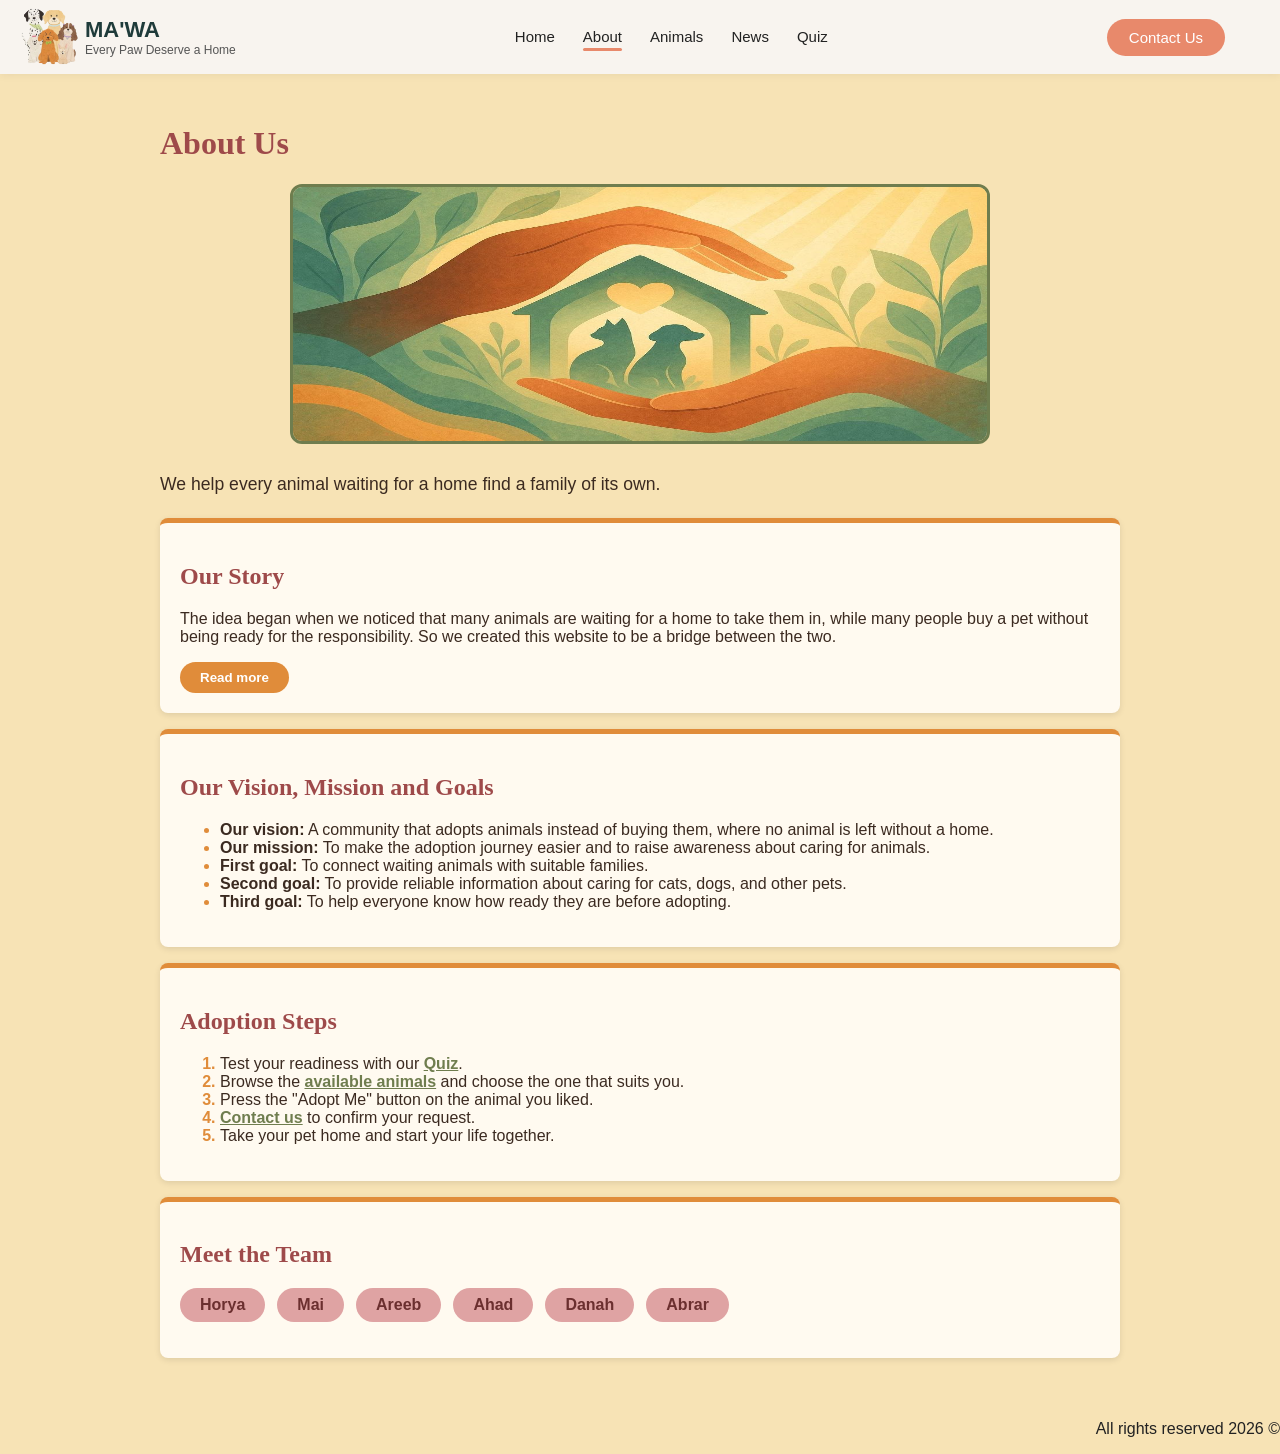
==== about.html @ 79474eee "Update about.html" ====
<!DOCTYPE html>
<html lang="en" dir="rtl">
<head>
    <meta charset="UTF-8">
    <meta name="viewport" content="width=device-width, initial-scale=1.0">
    <title>About -  من نحن</title>
    <link rel="stylesheet" href="style.css">
</head>
<body class="about-page">
<!-- هنا الشريط  العلوي لا تغيريه -->
   <header class="site-header" style="direction: ltr;">
    <div class="header-inner">

        <a href="index.html" class="brand">
            <img src="animals-image1.png" alt="شعار المشروع" class="logo-img">
            <div class="brand-text">
              <span class="brand-name">MA'WA</span>
                <span class="brand-tag">Every Paw Deserve a Home</span>
            </div>
        </a>

        <nav>
         <ul class="nav-links">
    <li><a href="index.html">Home</a></li>
    <li><a href="about.html" class="active">About</a></li>
    <li><a href="animals.html">Animals</a></li>
    <li><a href="news.html">News</a></li>
    <li><a href="quiz.html">Quiz</a></li>
</ul>
</ul>
        </nav>

        <a href="contact.html" class="header-btn">Contact Us</a>

    </div>
</header>
<!--  الي هنا -->

 <main>
        <h1>About Us</h1>

        <img src="about-pet.jpeg" alt="A happy pet waiting for adoption" style="display: block; float: none; width: 100%; max-width: 700px; height: 260px; margin: 0 auto 25px auto; border-radius: 12px; border: 3px solid #6f7d4e;">

        <p class="intro">
            We help every animal waiting for a home find a family of its own.
        </p>

        <div class="card">
            <h2>Our Story</h2>
            <p>
                The idea began when we noticed that many animals are waiting for a
                home to take them in, while many people buy a pet without being ready
                for the responsibility. So we created this website to be a bridge
                between the two.
            </p>
            <div id="more-story" class="hidden">
                <p>
                    Here you can meet the animals available for adoption, read care
                    tips, test your readiness before making the decision, and then
                    contact us to complete the adoption.
                </p>
                <p>
                    Our goal is for every adoption to be a thoughtful decision that
                    ends with a happy home for both the animal and its owner.
                </p>
            </div>
            <button id="toggle-story" type="button">Read more</button>
        </div>

        <div class="card">
            <h2>Our Vision, Mission and Goals</h2>
            <ul>
                <li><strong>Our vision:</strong> A community that adopts animals instead of buying them, where no animal is left without a home.</li>
                <li><strong>Our mission:</strong> To make the adoption journey easier and to raise awareness about caring for animals.</li>
                <li><strong>First goal:</strong> To connect waiting animals with suitable families.</li>
                <li><strong>Second goal:</strong> To provide reliable information about caring for cats, dogs, and other pets.</li>
                <li><strong>Third goal:</strong> To help everyone know how ready they are before adopting.</li>
            </ul>
        </div>

        <div class="card">
            <h2>Adoption Steps</h2>
            <ol>
                <li>Test your readiness with our <a href="quiz.html">Quiz</a>.</li>
                <li>Browse the <a href="animals.html">available animals</a> and choose the one that suits you.</li>
                <li>Press the "Adopt Me" button on the animal you liked.</li>
                <li><a href="contact.html">Contact us</a> to confirm your request.</li>
                <li>Take your pet home and start your life together.</li>
            </ol>
        </div>

        <div class="card">
            <h2>Meet the Team</h2>
            <ul class="team-list">
                <li>Horya</li>
                <li>Mai</li>
                <li>Areeb</li>
                <li>Ahad</li>
                <li>Danah</li>
                <li>Abrar</li>
            </ul>
        </div>
    </main>

    <footer>
        <p>&copy; 2026 All rights reserved</p>
    </footer>

<script>
    const btn = document.getElementById("toggle-story");
    const more = document.getElementById("more-story");

    btn.addEventListener("click", function () {
        if (more.classList.contains("hidden")) {
            more.classList.remove("hidden");
            btn.textContent = "Show less";
        } else {
            more.classList.add("hidden");
            btn.textContent = "Read more";
        }
    });
</script>


</body>
</html>
</script>
---- style.css ----
* {
    box-sizing: border-box;
}

   .home-page {
    background-image: url("home-image.jpg");
    background-size: cover;
    background-position: center;
    background-repeat: no-repeat;
    background-attachment: fixed;
}

/*بنات هنا تنسيق لون الصفحات كلها */
body {
    margin: 0;
    font-family: Tahoma, Arial, sans-serif;
    background: #f6f2ea;
    color: #222;
    min-height: 100vh;
    display: flex;
    flex-direction: column;
}

/* وهنا تنسيق الشريط العلوي لحد يغيره عشان يتوحد في كل الصفحات */
.site-header {
    background: #f8f4ef;
   padding: 12px 25px;
    box-shadow: 0 2px 8px rgba(0, 0, 0, 0.05);
}

.header-inner {
    max-width: 1200px;
    margin: 0;
    padding-top: 0;
    padding-bottom: 0;
    display: flex;
    align-items: center;
    justify-content: space-between;
    gap: 20px;
}

.brand {
    display: flex;
    align-items: center;
    gap: 10px;
    text-decoration: none;
    color: #1f3b3a;
}

.logo-img {
    width: 50px;
    height: 50px;
    object-fit: cover;
    transform: scale(1.3);
}

.brand-text {
    display: flex;
    flex-direction: column;
    line-height: 1.2;
}

.brand-name {
    font-size: 22px;
    font-weight: bold;
}

.brand-tag {
    font-size: 12px;
    color: #555;
}

.nav-links {
    display: flex;
    gap: 28px;
    list-style: none;
    margin: 0;
    padding: 0;
}

.nav-links a {
    text-decoration: none;
    color: #222;
    font-size: 15px;
     margin: 0;
    padding-bottom: 6px;
    position: relative;
}

/* الخط البرتقالي تحت الصفحة الحالية */
.nav-links a.active::after {
    content: "";
    position: absolute;
    bottom: 0;
    left: 0;
    right: 0;
    height: 3px;
    border-radius: 3px;
    background: #e8896b;
}

.nav-links a:hover {
    color: #e8896b;
}

.header-btn {
    background: #e8896b;
    color: #fff;
    text-decoration: none;
    padding: 10px 22px;
    border-radius: 25px;
    font-size: 15px;
    transition: 0.3s;
}

.header-btn:hover {
    background: #d6745a;
}

/* للجوال */
@media (max-width: 800px) {
    .header-inner {
        flex-direction: column;
    }
    .nav-links {
        flex-wrap: wrap;
        justify-content: center;
        gap: 15px;
    }
}
/* ===== المحتوى ===== */
main {
    flex: 1;
    max-width: 1000px;
    width: 100%;
    margin: 30px auto;
    padding: 0 20px;
}

main h1 {
    color: #5a3e1b;
}

.card {
    background: #fffaf0;
    border-radius: 8px;
    padding: 20px;
    margin-bottom: 16px;
    box-shadow: 0 2px 6px rgba(0, 0, 0, 0.1);
}

.grid {
    display: grid;
    grid-template-columns: repeat(auto-fit, minmax(220px, 1fr));
    gap: 16px;
}

/* ===== About page ===== */

.about-page {
  background: #f7e3b5;                 /* أصفر Vintage */
}

.about-page main {
  direction: ltr;
  text-align: left;
  font-family: Verdana, Tahoma, sans-serif;
  color: #3b2a20;
}

.about-page main h1,
.about-page main h2,
.about-page main h3 {
  font-family: Georgia, 'Times New Roman', serif;
}
.about-page h1 {
  color: #9e4a4a;                      /* أحمر Heather */
}

.intro {
  max-width: 700px;
  font-size: 1.1rem;
  line-height: 1.8;
}

.about-img {
  float: right;
  width: 170px;
  height: 260px;
  object-fit: cover;
  margin: -56px -230px 10px 20px;
  border-radius: 12px;
  border: 3px solid #6f7d4e;           /* إطار أخضر */
}

.about-page .card {
  background: #fffaf0;
  border-top: 5px solid #e08c3a;       /* خط برتقالي */
}

.about-page .card h2 {
  color: #9e4a4a;
}

.about-page .card li::marker {
  color: #e08c3a;                      /* نقاط وأرقام القوائم */
  font-weight: bold;
}

.about-page .card a {
  color: #6f7d4e;                      /* روابط خضراء */
  font-weight: 600;
}

/* زر Read more */
.hidden {
  display: none;
}

.about-page .card button {
  background: #e08c3a;
  color: #fff;
  border: none;
  padding: 8px 20px;
  border-radius: 20px;
  cursor: pointer;
  font-weight: 600;
}

.about-page .card button:hover {
  background: #9e4a4a;
}

/* أسماء الفريق */
.team-list {
  list-style: none;
  padding: 0;
  display: flex;
  flex-wrap: wrap;
  gap: 12px;
}

.team-list li {
  background: #dfa3a3;                 /* وردي Gum */
  color: #6b2f2f;
  padding: 8px 20px;
  border-radius: 20px;
  font-weight: 600;
}
/* ===== Contact page ===== */

.contact-page {
    background: #f7e3b5;
}

.contact-page main {
    direction: ltr;
    text-align: left;
    font-family: Verdana, Tahoma, sans-serif;
    color: #3b2a20;
}

.contact-page main h1,
.contact-page main h2 {
    font-family: Georgia, 'Times New Roman', serif;
}

.contact-page h1 {
    color: #9e4a4a;
}

.contact-page .card {
    background: #fffaf0;
    border-top: 5px solid #e08c3a;
}

.contact-page .card h2 {
    color: #9e4a4a;
}

.contact-page .card label {
    display: block;
    margin-top: 12px;
    margin-bottom: 4px;
    font-weight: bold;
}

.contact-page .card input,
.contact-page .card select,
.contact-page .card textarea {
    display: block;
    width: 100%;
    padding: 10px;
    border: 1px solid #d9b98a;
    border-radius: 8px;
    font-family: inherit;
    font-size: 15px;
    background: #fff;
}

.contact-page .card input:focus,
.contact-page .card select:focus,
.contact-page .card textarea:focus {
    outline: none;
    border-color: #e08c3a;
    box-shadow: 0 0 0 3px rgba(224, 140, 58, 0.25);
}

.contact-page .card button {
    margin-top: 16px;
    margin-right: 8px;
    padding: 8px 22px;
    border: 2px solid #e08c3a;
    border-radius: 20px;
    font-family: inherit;
    font-size: 15px;
    font-weight: 600;
    cursor: pointer;
}

.contact-page .card button[type="submit"] {
    background: #e08c3a;
    color: #fff;
}

.contact-page .card button[type="reset"] {
    background: transparent;
    color: #e08c3a;
}

.contact-page .card button:hover {
    background: #9e4a4a;
    border-color: #9e4a4a;
    color: #fff;
}

.contact-page .card span {
    display: block;
    font-size: 13px;
    margin-top: 4px;
}

.contact-page footer {
    text-align: center;
    padding: 16px;
    color: #3b2a20;
}
/*ذا خاص في هوم */
.hero {
    direction: ltr;
    display: flex;
    align-items: center;
    justify-content: flex-start;
    min-height: 400px;
    padding: 40px 60px;
}

.hero-text {
    max-width: 480px;
    text-align: left;
}

.hero-text h1 {
    font-size: 52px;
    line-height: 1.2;
    margin: 0 0 15px;
    color: #1f3b3a;
}

.hero-text p {
    font-size: 17px;
    line-height: 1.7;
    color: #444;
    margin: 0 0 25px;
}

.hero-btn {
    display: inline-block;
    background: #e8896b;
    color: #fff;
    text-decoration: none;
    padding: 12px 30px;
    border-radius: 25px;
    font-size: 16px;
    transition: 0.3s;
}

.hero-btn:hover {
    background: #d6745a;
}
/*االى هنا*/
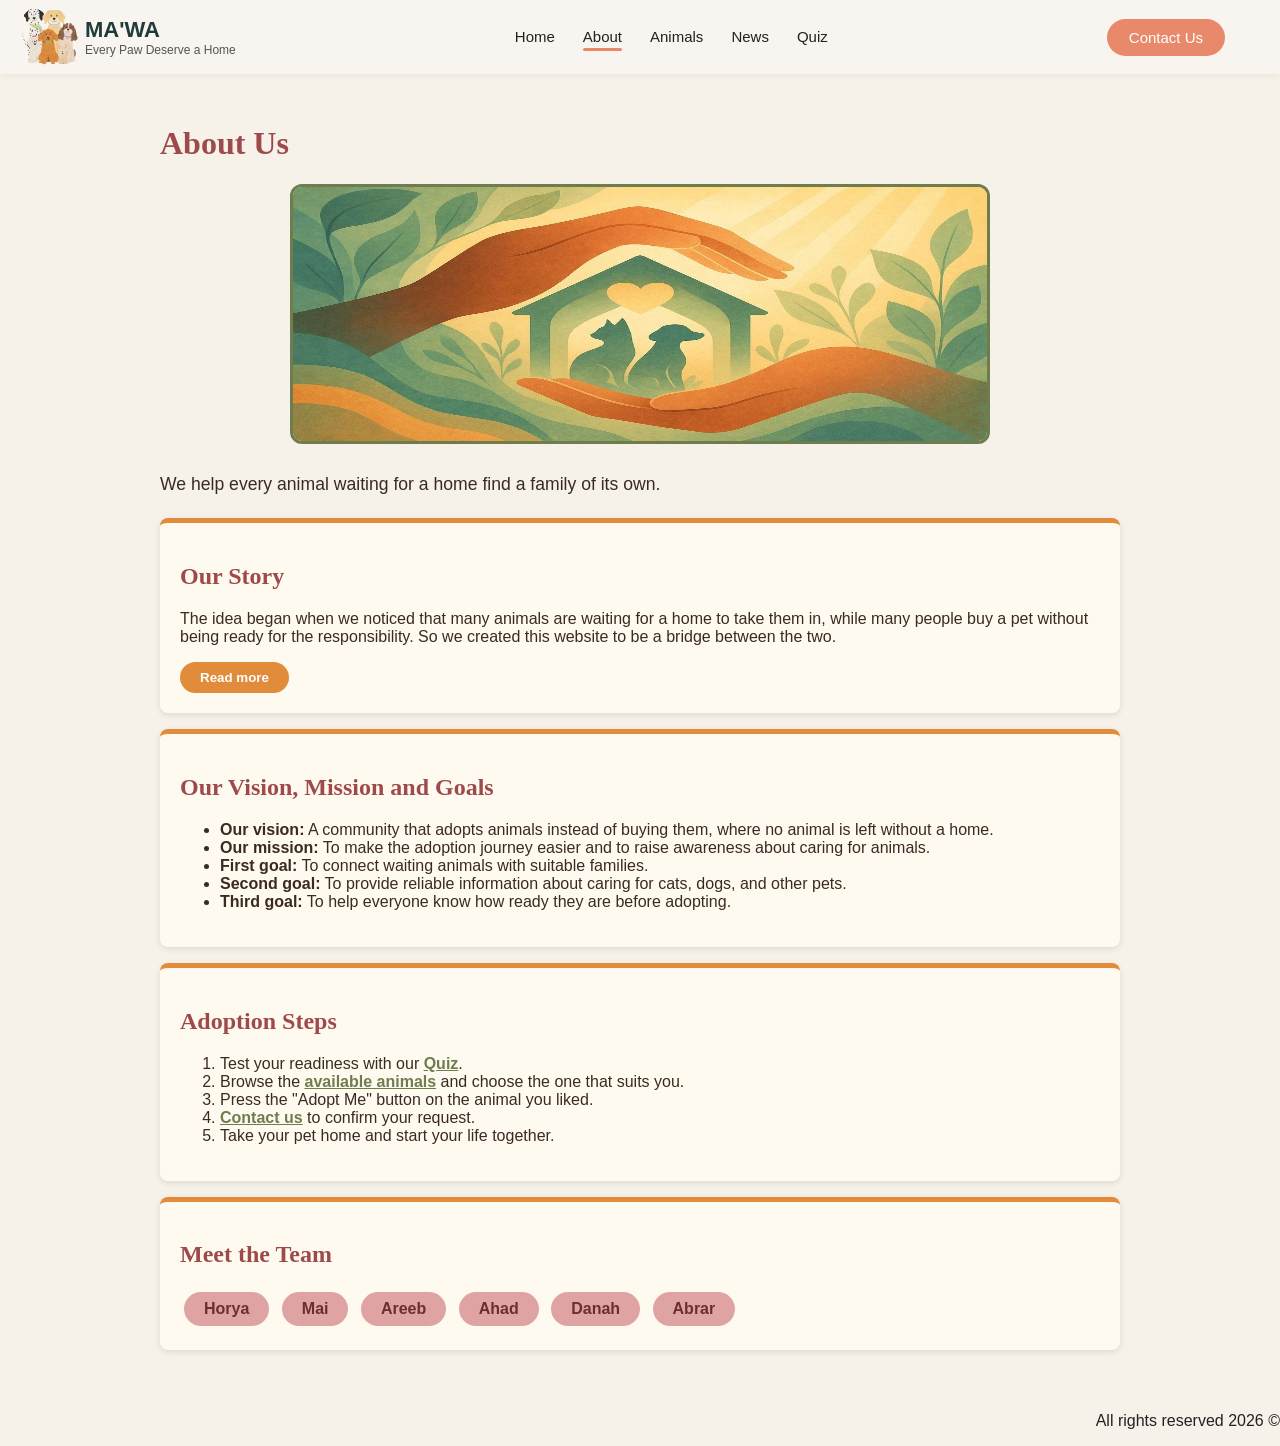
==== commit ed190f83: "Update about.html" ====
--- a/about.html
+++ b/about.html
@@ -26,7 +26,6 @@
     <li><a href="animals.html">Animals</a></li>
     <li><a href="news.html">News</a></li>
     <li><a href="quiz.html">Quiz</a></li>
-</ul>
 </ul>
         </nav>
 
--- a/style.css
+++ b/style.css
@@ -157,10 +157,6 @@
 
 /* ===== About page ===== */
 
-.about-page {
-  background: #f7e3b5;                 /* أصفر Vintage */
-}
-
 .about-page main {
   direction: ltr;
   text-align: left;
@@ -173,6 +169,7 @@
 .about-page main h3 {
   font-family: Georgia, 'Times New Roman', serif;
 }
+
 .about-page h1 {
   color: #9e4a4a;                      /* أحمر Heather */
 }
@@ -187,8 +184,7 @@
   float: right;
   width: 170px;
   height: 260px;
-  object-fit: cover;
-  margin: -56px -230px 10px 20px;
+  margin: 0 0 10px 20px;
   border-radius: 12px;
   border: 3px solid #6f7d4e;           /* إطار أخضر */
 }
@@ -196,20 +192,17 @@
 .about-page .card {
   background: #fffaf0;
   border-top: 5px solid #e08c3a;       /* خط برتقالي */
+  padding: 20px;
+  margin-bottom: 16px;
 }
 
 .about-page .card h2 {
   color: #9e4a4a;
 }
 
-.about-page .card li::marker {
-  color: #e08c3a;                      /* نقاط وأرقام القوائم */
-  font-weight: bold;
-}
-
 .about-page .card a {
   color: #6f7d4e;                      /* روابط خضراء */
-  font-weight: 600;
+  font-weight: bold;
 }
 
 /* زر Read more */
@@ -224,7 +217,7 @@
   padding: 8px 20px;
   border-radius: 20px;
   cursor: pointer;
-  font-weight: 600;
+  font-weight: bold;
 }
 
 .about-page .card button:hover {
@@ -234,19 +227,20 @@
 /* أسماء الفريق */
 .team-list {
   list-style: none;
+  margin: 0;
   padding: 0;
-  display: flex;
-  flex-wrap: wrap;
-  gap: 12px;
 }
 
 .team-list li {
+  display: inline-block;
+  margin: 4px;
   background: #dfa3a3;                 /* وردي Gum */
   color: #6b2f2f;
   padding: 8px 20px;
   border-radius: 20px;
-  font-weight: 600;
-}
+  font-weight: bold;
+}
+/* ===== End About page ===== */
 /* ===== Contact page ===== */
 
 .contact-page {
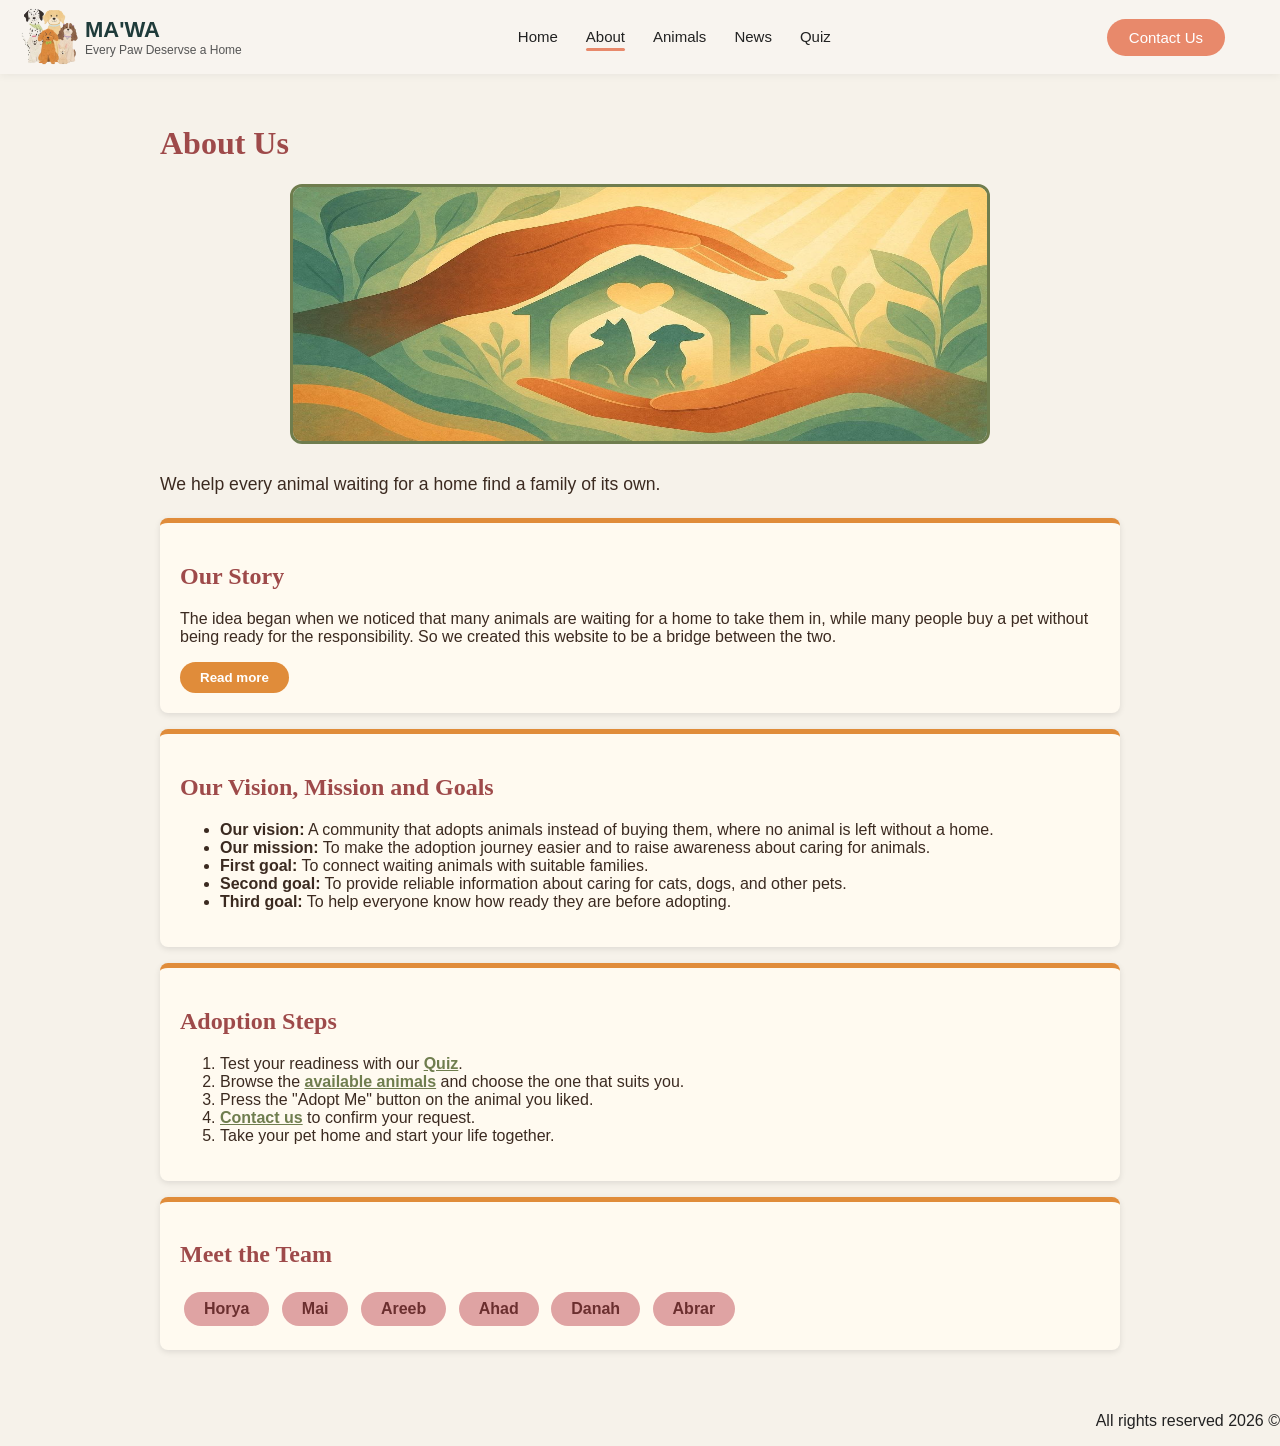
==== commit 226551eb: "Update about.html" ====
--- a/about.html
+++ b/about.html
@@ -15,7 +15,7 @@
             <img src="animals-image1.png" alt="شعار المشروع" class="logo-img">
             <div class="brand-text">
               <span class="brand-name">MA'WA</span>
-                <span class="brand-tag">Every Paw Deserve a Home</span>
+                <span class="brand-tag">Every Paw Deservse a Home</span>
             </div>
         </a>
 
--- a/style.css
+++ b/style.css
@@ -3,7 +3,7 @@
 }
 
    .home-page {
-    background-image: url("home-image.jpg");
+    background-image: url("A-image3.png");
     background-size: cover;
     background-position: center;
     background-repeat: no-repeat;
@@ -341,45 +341,41 @@
 }
 /*ذا خاص في هوم */
 .hero {
+    background-image: url("A-imag4.png");
+    background-size: cover;
+    background-position: center;
+    background-repeat: no-repeat;
+
+   width: 100%;
+    min-height: 600px;
+    display: flex;
+    align-items: center;
+    justify-content: flex-end;   
+    padding: 40px 6%;
+}
+
+.hero-text {
+    max-width: 560px;
+    text-align: left;           
+}
+
+.hero-text h1 {
+    font-family: "Poppins", sans-serif;
+    font-weight: 700;
+    font-size: clamp(2.4rem, 7vw, 5rem);
+    line-height: 1.1;
+    color: #2B1B14;
+    margin-bottom: 16px;
     direction: ltr;
-    display: flex;
-    align-items: center;
-    justify-content: flex-start;
-    min-height: 400px;
-    padding: 40px 60px;
-}
-
-.hero-text {
-    max-width: 480px;
-    text-align: left;
-}
-
-.hero-text h1 {
-    font-size: 52px;
-    line-height: 1.2;
-    margin: 0 0 15px;
-    color: #1f3b3a;
-}
-
-.hero-text p {
-    font-size: 17px;
-    line-height: 1.7;
-    color: #444;
-    margin: 0 0 25px;
-}
-
-.hero-btn {
-    display: inline-block;
-    background: #e8896b;
-    color: #fff;
-    text-decoration: none;
-    padding: 12px 30px;
-    border-radius: 25px;
-    font-size: 16px;
-    transition: 0.3s;
-}
-
-.hero-btn:hover {
-    background: #d6745a;
+    text-align: left;  
+    
+}
+.smal{
+   color:#B77965;
+    font-family: "Poppins";
+    font-weight: 500;
+    font-size: 13px;
+    line-height: 1.1;
+    text-align: left; 
 }
 /*االى هنا*/
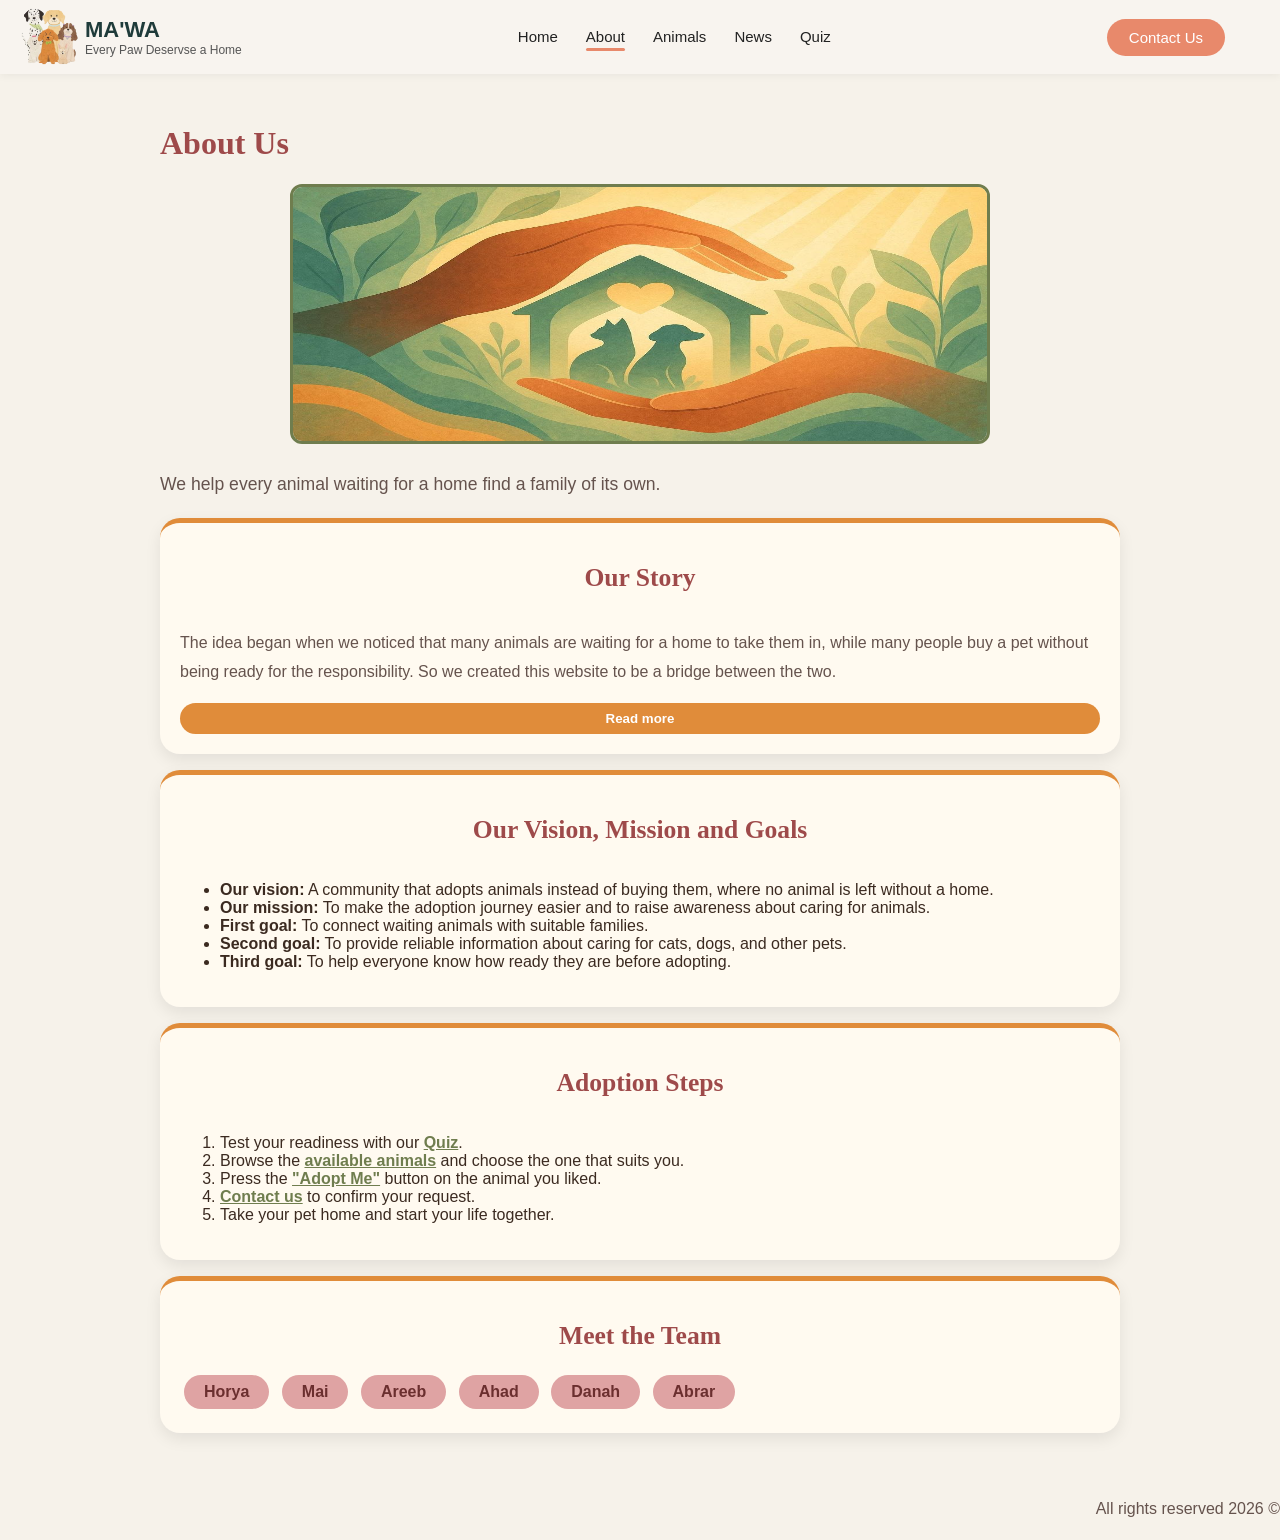
==== commit 9abeab4a: "Update about.html" ====
--- a/about.html
+++ b/about.html
@@ -82,7 +82,7 @@
             <ol>
                 <li>Test your readiness with our <a href="quiz.html">Quiz</a>.</li>
                 <li>Browse the <a href="animals.html">available animals</a> and choose the one that suits you.</li>
-                <li>Press the "Adopt Me" button on the animal you liked.</li>
+               <li>Press the <a href="animals.html" class="adopt-link">"Adopt Me"</a> button on the animal you liked.</li>
                 <li><a href="contact.html">Contact us</a> to confirm your request.</li>
                 <li>Take your pet home and start your life together.</li>
             </ol>
--- a/style.css
+++ b/style.css
@@ -378,4 +378,131 @@
     line-height: 1.1;
     text-align: left; 
 }
+.welcome, .features, .cta {
+    padding: 60px 8%;
+    text-align: center;
+    font-family: 'Poppins', sans-serif;
+}
+
+.welcome, .card {
+    background: #F8F3EF;
+}
+
+h2 { color: #432D29; font-size: 32px; }
+p { color: #65534D; line-height: 1.8; }
+
+/* 1. تنسيق عنوان Animals في المنتصف وبحجم كبير */
+/* 1. تنسيق العنوان الرئيسي في المنتصف */
+.animals-title {
+    text-align: center;
+    font-size: 2.5rem;
+    font-weight: bold;
+    color: #5c3a21;
+    margin-bottom: 10px;
+}
+
+/* 1. تنسيق العنوان الرئيسي في المنتصف */
+.animals-title {
+    text-align: center;
+    font-size: 2.5rem;
+    font-weight: bold;
+    color: #5c3a21;
+    margin-bottom: 10px;
+}
+
+/* 2. تنسيق جملة الوصف لتكون في المنتصف وتحت العنوان */
+.animals-subtitle {
+    text-align: center;
+    font-size: 1.1rem;
+    color: #8c6d53;
+    margin: 0 0 35px 0;
+}
+
+/* 3. توسيع الحاوية بالكامل لتأخذ مساحة عريضة ومريحة في الشاشة */
+.container {
+    display: grid;
+    grid-template-columns: repeat(2, 1fr); /* صورتين في الصف */
+    gap: 40px;                             /* مسافة واسعة وجميلة بين المربعات */
+    max-width: 1200px;                     /* زيادة العرض ليكون عريضاً وواسعاً جداً */
+    margin: 0 auto;
+    padding: 0 30px;
+}
+
+/* 4. تنسيق البطاقة مع جعلها تأخذ عرضاً أفقياً واسعاً */
+.card {
+    background-color: #fcf8f2;
+    border-radius: 20px;
+    overflow: hidden;
+    text-decoration: none;
+    box-shadow: 0 6px 16px rgba(0, 0, 0, 0.08);
+    display: flex;
+    flex-direction: column;
+    transition: background-color 0.3s ease;
+}
+
+/* 5. تخصيص لون كل بطاقة حسب الحيوان عند تمرير الماوس (:hover) */
+
+/* العصفور -> أزرق فاتح */
+.card[href="bird-info.html"]:hover {
+    background-color: #e3f2fd;
+}
+
+/* الكلب -> بني فاتح */
+.card[href="dog-info.html"]:hover {
+    background-color: #efebe9;
+}
+
+/* القطة -> بيج دافئ */
+.card[href="cat-info.html"]:hover {
+    background-color: #f5f0eb;
+}
+
+/* البطة -> أصفر فاتح */
+.card[href="duck-info.html"]:hover {
+    background-color: #fffde7;
+}
+
+/* 6. جعل الصورة عريضة وواضحة جداً وتملأ المربع بأفقية تامة */
+.card img {
+    width: 100%;
+    height: 300px;                         /* طول متناسق وجميل */
+    object-fit: cover;                     /* تغطية كاملة ومثالية دون أي تشويه أو ضيق */
+    display: block;
+}
+
+/* 7. تنسيق اسم الحيوان داخل الكارد */
+.card h2 {
+    text-align: center;
+    font-size: 1.6rem;
+    color: #5c3a21;
+    padding: 20px 0;
+    margin: 0;
+}
+.card h3 { color: #754D43; }
+
+.cta {
+    background: #754D43;
+}
+
+.cta h2, .cta p { color: white; }
+
+.cta a {
+    display: block;
+    background: #E7B7A4;
+    color: #432D29;
+    padding: 12px 25px;
+    border-radius: 25px;
+    text-decoration: none;
+}
+
+.card:hover {
+    transform: translateY(-5px);
+    transition: 0.3s;
+}
+
+@media (max-width: 700px) {
+    .cards { grid-template-columns: 1fr; }
+    h2 { font-size: 26px; }
+}
 /*االى هنا*/
+
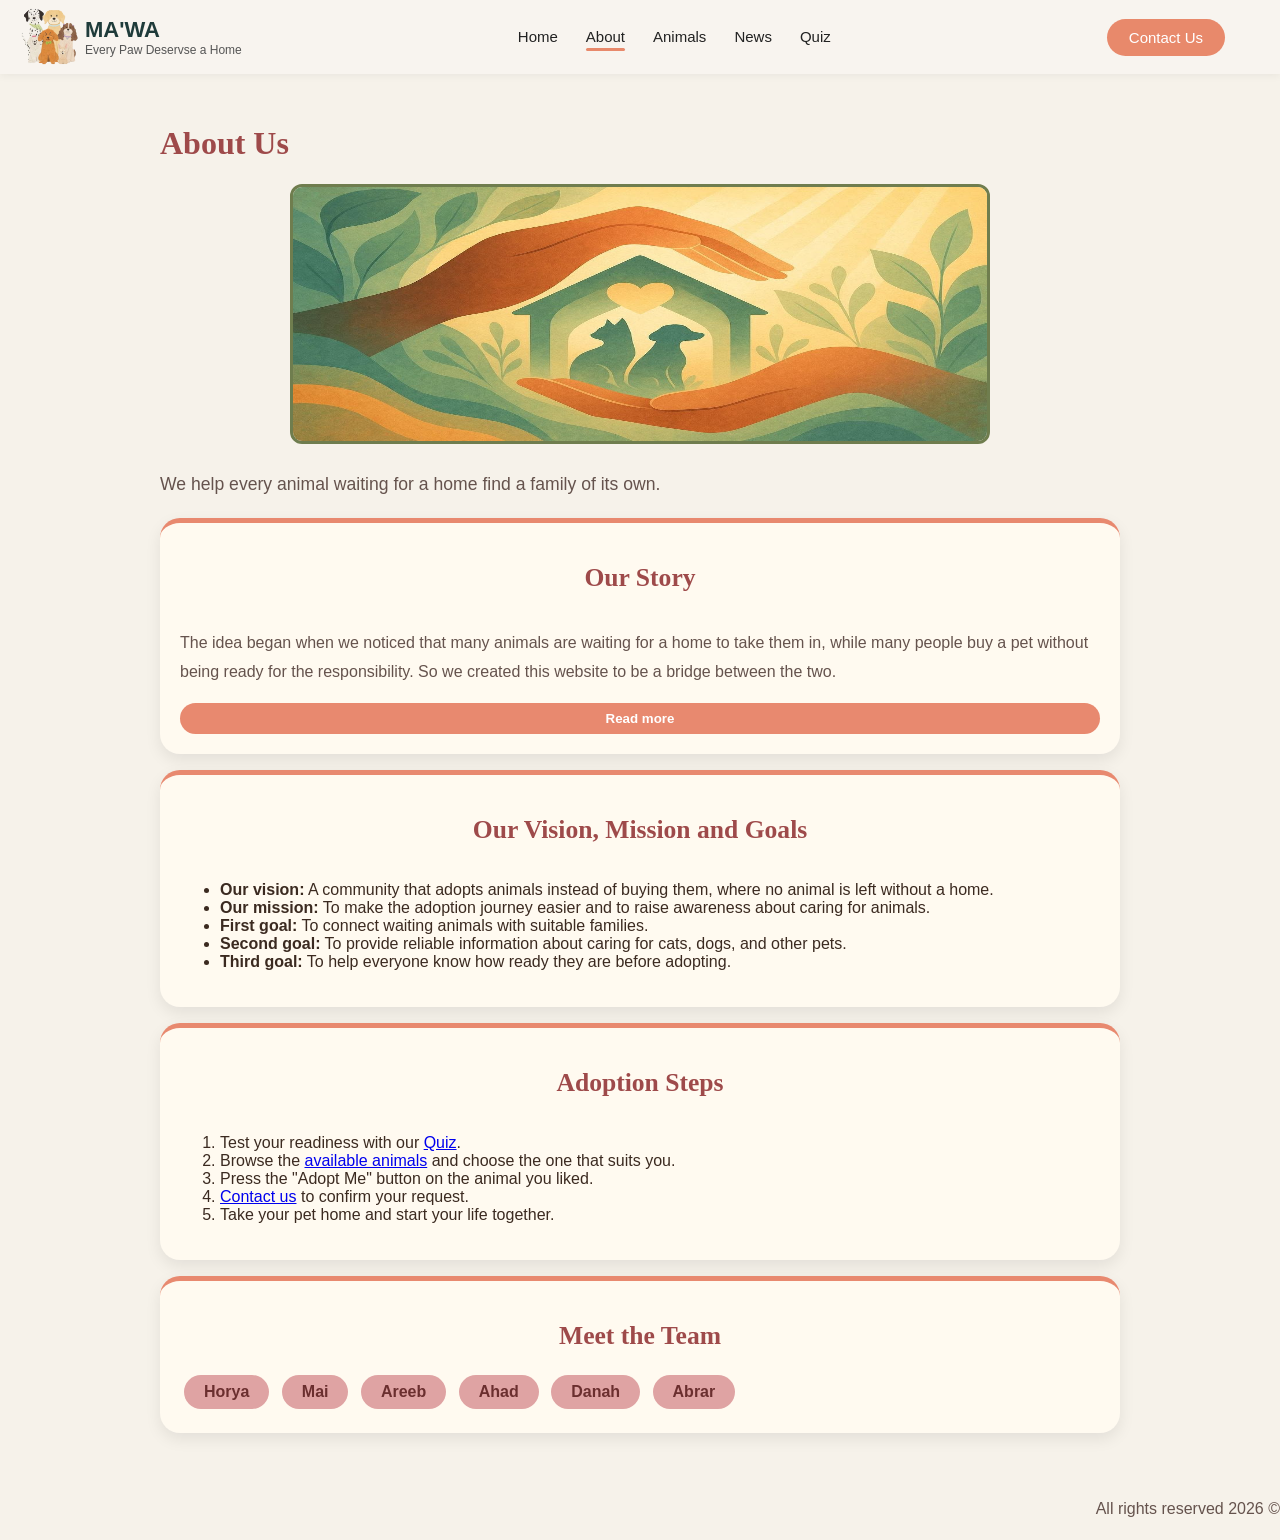
==== commit 0ee43396: "Update about.html" ====
--- a/about.html
+++ b/about.html
@@ -82,7 +82,7 @@
             <ol>
                 <li>Test your readiness with our <a href="quiz.html">Quiz</a>.</li>
                 <li>Browse the <a href="animals.html">available animals</a> and choose the one that suits you.</li>
-               <li>Press the <a href="animals.html" class="adopt-link">"Adopt Me"</a> button on the animal you liked.</li>
+               <li>Press the "Adopt Me" button on the animal you liked.</li>
                 <li><a href="contact.html">Contact us</a> to confirm your request.</li>
                 <li>Take your pet home and start your life together.</li>
             </ol>
--- a/style.css
+++ b/style.css
@@ -200,19 +200,16 @@
   color: #9e4a4a;
 }
 
-.about-page .card a {
-  color: #6f7d4e;                      /* روابط خضراء */
-  font-weight: bold;
-}
-
-/* زر Read more */
+.about-page .card {
+  background: #fffaf0;            /* لون خلفية البطاقة */
+  border-top: 5px solid #E8896F;  /* الإطار البرتقالي فوق البطاقة */
+}
 .hidden {
   display: none;
 }
-
 .about-page .card button {
-  background: #e08c3a;
-  color: #fff;
+  background: #E8896F;            /* لون زر Read more */
+  color: #fff;                    /* لون نص الزر */
   border: none;
   padding: 8px 20px;
   border-radius: 20px;
@@ -221,7 +218,7 @@
 }
 
 .about-page .card button:hover {
-  background: #9e4a4a;
+  background: #9e4a4a;            /* لون الزر عند المرور بالماوس */
 }
 
 /* أسماء الفريق */
@@ -239,6 +236,9 @@
   padding: 8px 20px;
   border-radius: 20px;
   font-weight: bold;
+}
+.about-page .card .hidden {
+  display: none !important;
 }
 /* ===== End About page ===== */
 /* ===== Contact page ===== */
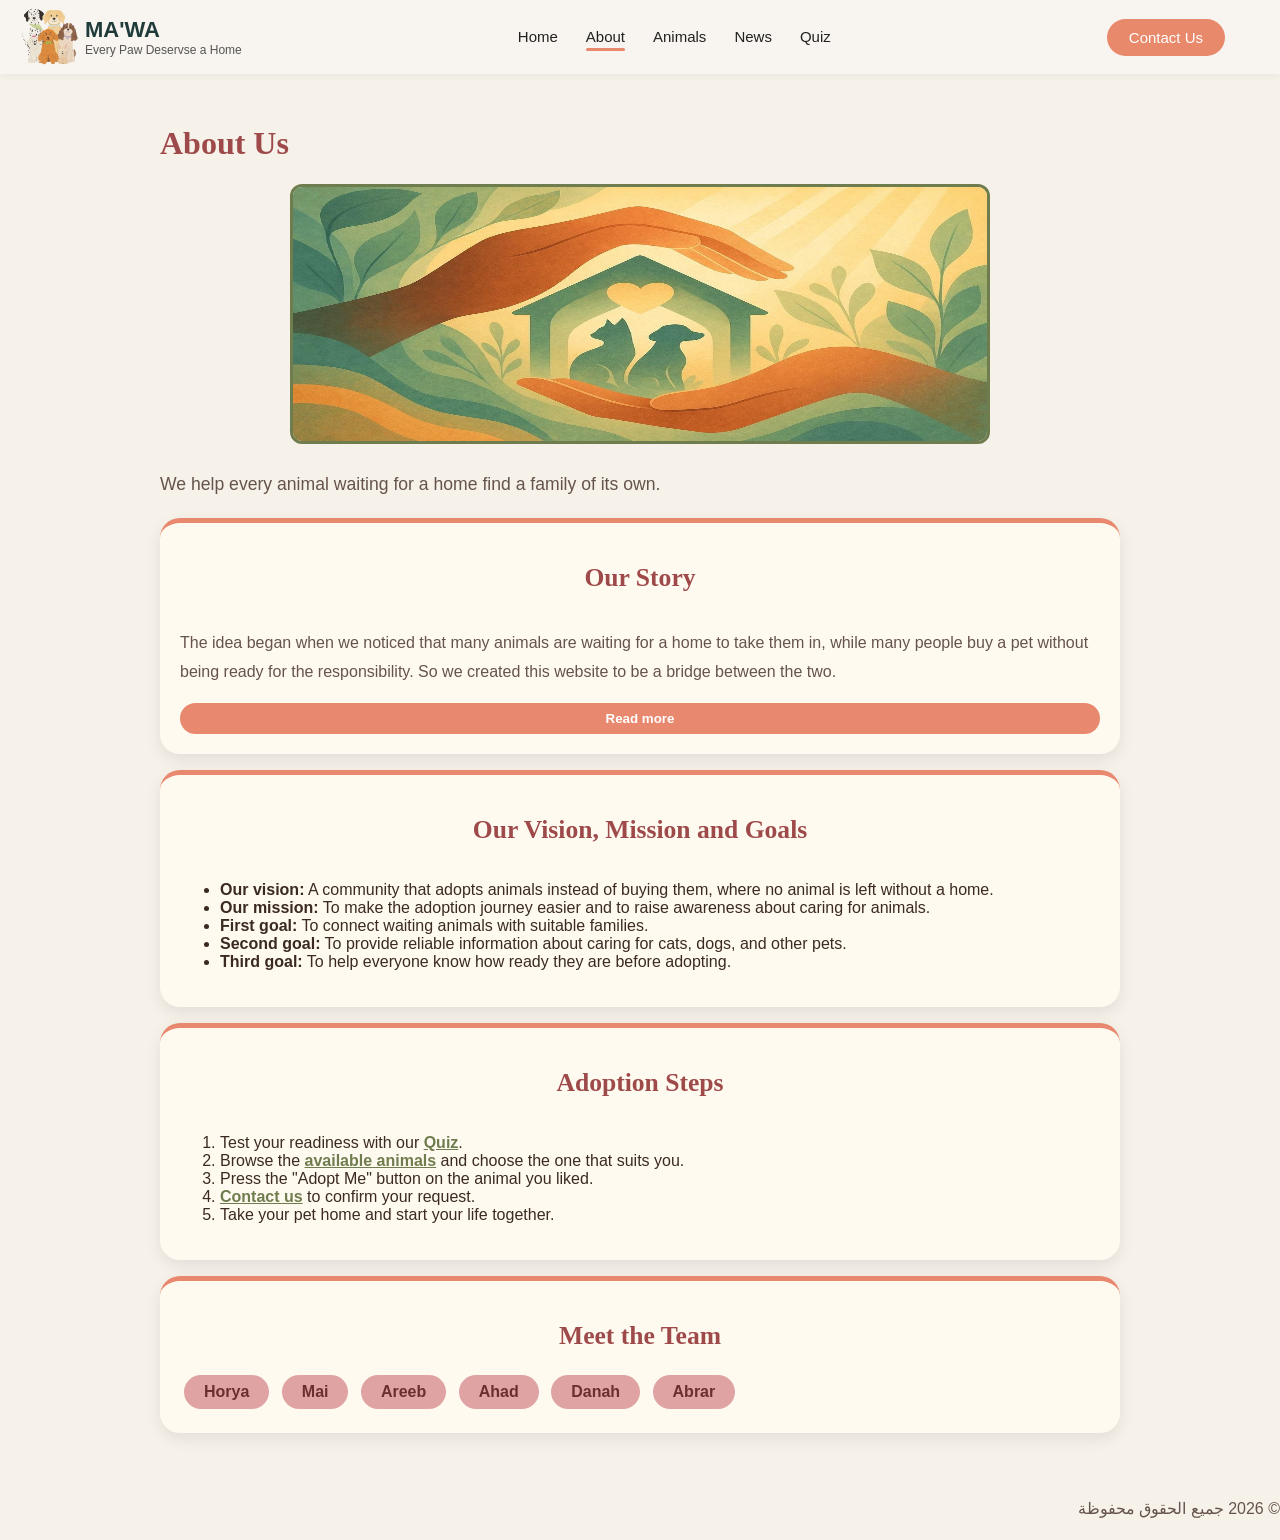
==== commit f165f530: "Update about.html" ====
--- a/about.html
+++ b/about.html
@@ -102,7 +102,7 @@
     </main>
 
     <footer>
-        <p>&copy; 2026 All rights reserved</p>
+        <p>&copy; 2026 جميع الحقوق محفوظة</p>
     </footer>
 
 <script>
--- a/style.css
+++ b/style.css
@@ -172,6 +172,18 @@
 
 .about-page h1 {
   color: #9e4a4a;                      /* أحمر Heather */
+}
+.about-page .card a {
+  color: #6f7d4e;                /* أخضر للروابط */
+  font-weight: bold;
+}
+
+.about-page .card a:visited {
+  color: #6f7d4e;                /* يخلي الرابط المزار أخضر بعد ما تزوره */
+}
+
+.about-page .card a:hover {
+  color: #9e4a4a;                /* لون الرابط عند المرور بالماوس */
 }
 
 .intro {
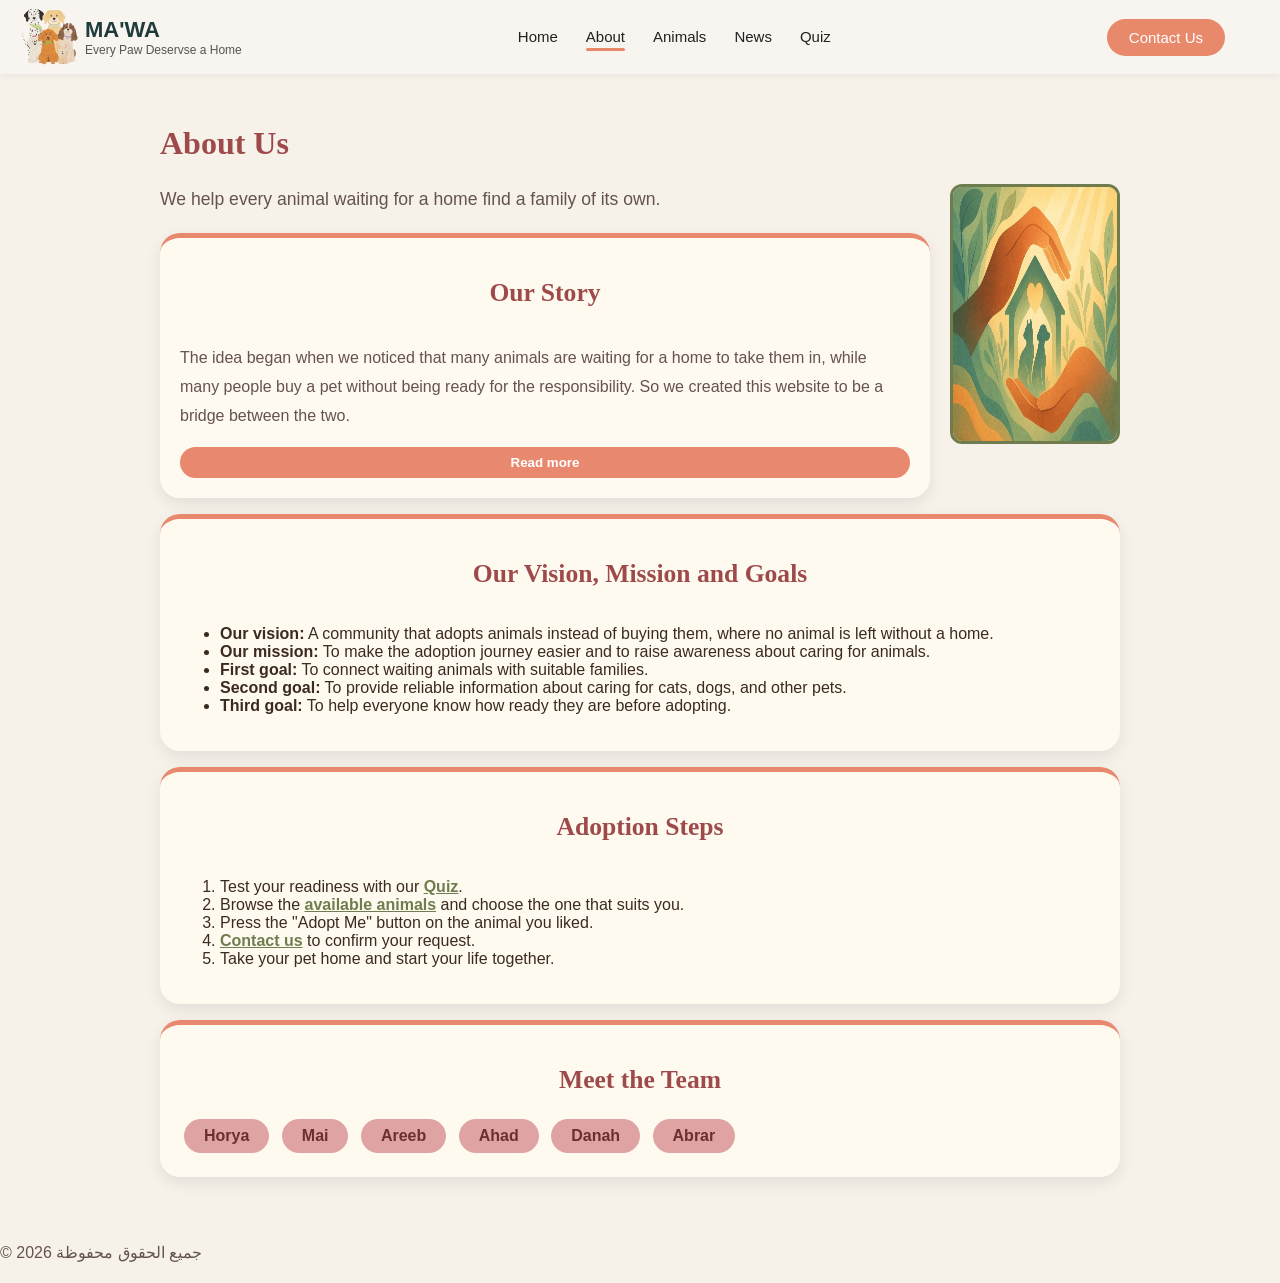
==== commit a8430899: "Update about.html" ====
--- a/about.html
+++ b/about.html
@@ -1,9 +1,9 @@
 <!DOCTYPE html>
-<html lang="en" dir="rtl">
+<html lang="en" dir="ltr"
 <head>
     <meta charset="UTF-8">
     <meta name="viewport" content="width=device-width, initial-scale=1.0">
-    <title>About -  من نحن</title>
+    <title>About - MA'WA</title>
     <link rel="stylesheet" href="style.css">
 </head>
 <body class="about-page">
@@ -38,7 +38,7 @@
  <main>
         <h1>About Us</h1>
 
-        <img src="about-pet.jpeg" alt="A happy pet waiting for adoption" style="display: block; float: none; width: 100%; max-width: 700px; height: 260px; margin: 0 auto 25px auto; border-radius: 12px; border: 3px solid #6f7d4e;">
+        <img src="about-pet.jpeg" alt="A happy pet waiting for adoption" class="about-img">
 
         <p class="intro">
             We help every animal waiting for a home find a family of its own.
@@ -123,4 +123,3 @@
 
 </body>
 </html>
-</script>
--- a/style.css
+++ b/style.css
@@ -256,7 +256,7 @@
 /* ===== Contact page ===== */
 
 .contact-page {
-    background: #f7e3b5;
+    background: #f6f2ea;
 }
 
 .contact-page main {
@@ -351,45 +351,63 @@
     padding: 16px;
     color: #3b2a20;
 }
-/*ذا خاص في هوم */
-.hero {
-    background-image: url("A-imag4.png");
-    background-size: cover;
-    background-position: center;
-    background-repeat: no-repeat;
-
-   width: 100%;
-    min-height: 600px;
-    display: flex;
-    align-items: center;
-    justify-content: flex-end;   
-    padding: 40px 6%;
-}
-
-.hero-text {
-    max-width: 560px;
-    text-align: left;           
-}
-
-.hero-text h1 {
-    font-family: "Poppins", sans-serif;
-    font-weight: 700;
-    font-size: clamp(2.4rem, 7vw, 5rem);
-    line-height: 1.1;
-    color: #2B1B14;
-    margin-bottom: 16px;
-    direction: ltr;
-    text-align: left;  
-    
-}
-.smal{
-   color:#B77965;
-    font-family: "Poppins";
-    font-weight: 500;
-    font-size: 13px;
-    line-height: 1.1;
-    text-align: left; 
-}
+
+.contact-page table {
+    width: 100%;
+    border-collapse: collapse;
+    margin-top: 10px;
+}
+
+.contact-page th,
+.contact-page td {
+    border: 1px solid #e0a96d;
+    padding: 12px 15px;
+    text-align: left;
+}
+
+.contact-page th {
+    background-color: #fdf0dc;
+    width: 30%;
+}
+/*ذا خاص في هوم----------------------------------------------------------------------- */
+
+
+/* الهيرو */
+.home-page .hero { background: #fff7ee; overflow: hidden; }
+
+.home-page .hero-text h1 { font-size: clamp(2.4rem, 6vw, 4.5rem); line-height: 1.1; color: #2a1a14; margin-bottom: 20px; }
+.home-page .hero-text p { font-size: 1.1rem; margin-bottom: 14px; color: #5a4a42; }
+.home-page .hero-inner { padding: 40px 0 0 max(28px, calc((100vw - 1400px) / 2)); display: grid; grid-template-columns: 1fr 1.3fr; gap: 40px; }
+
+
+.home-page .hero-text { align-self: center; padding-bottom: 40px; }
+
+.home-page .hero-visual { align-self: end; display: flex; justify-content: flex-end; }
+.home-page .hero-img { display: block; width: 100%; max-width: 800px; height: auto; mix-blend-mode: multiply; }
+
+/* Welcome + Features */
+.home-page .welcome, .home-page .features { text-align: center; padding: 50px 24px; }
+.home-page .welcome h2, .home-page .features h2 { font-size: clamp(1.8rem, 4vw, 2.4rem); color: #2a1a14; margin-bottom: 16px; }
+.home-page .cards { max-width: 1000px; margin: 30px auto 0; display: grid; grid-template-columns: repeat(auto-fit, minmax(240px, 1fr)); gap: 24px; }
+.home-page .card { background: #fffaf4; border-radius: 24px; padding: 30px 20px; box-shadow: 0 6px 18px rgba(0,0,0,.06); }
+.home-page .card img { width: 90px; height: 90px; object-fit: contain; margin: 0 auto 16px; }
+
+/* CTA */
+.home-page .cta { text-align: center; padding: 60px 24px; background: #e8896b; color: #fff; }
+.home-page .cta a { display: inline-block; margin-top: 20px; background: #fff; color: #d6735a; padding: 12px 30px; border-radius: 999px; font-weight: bold; text-decoration: none; }
+
+/* الجوال والتابلت */
+@media (max-width: 800px) {
+  
+  .home-page .hero-img { max-width: 420px; }
+  .home-page .card img { width: 76px; height: 76px; }
+ .home-page .hero-inner { grid-template-columns: 1fr; text-align: center; padding: 40px 20px 0; }
+.home-page .hero-visual { justify-content: center; }
+}
+/*االى هنا--------------------------------------------------------------------------------------------------------------------------*/
+/* ==========================================
+   Global Base Styles & Typography (التنسيقات العامة والخطوط)
+   ========================================== */
 .welcome, .features, .cta {
     padding: 60px 8%;
     text-align: center;
@@ -403,7 +421,9 @@
 h2 { color: #432D29; font-size: 32px; }
 p { color: #65534D; line-height: 1.8; }
 
-/* 1. تنسيق عنوان Animals في المنتصف وبحجم كبير */
+/*--------------------------------------------
+start Animal style*/
+
 /* 1. تنسيق العنوان الرئيسي في المنتصف */
 .animals-title {
     text-align: center;
@@ -413,15 +433,6 @@
     margin-bottom: 10px;
 }
 
-/* 1. تنسيق العنوان الرئيسي في المنتصف */
-.animals-title {
-    text-align: center;
-    font-size: 2.5rem;
-    font-weight: bold;
-    color: #5c3a21;
-    margin-bottom: 10px;
-}
-
 /* 2. تنسيق جملة الوصف لتكون في المنتصف وتحت العنوان */
 .animals-subtitle {
     text-align: center;
@@ -430,17 +441,19 @@
     margin: 0 0 35px 0;
 }
 
-/* 3. توسيع الحاوية بالكامل لتأخذ مساحة عريضة ومريحة في الشاشة */
+/* 3. حاوية البطاقات موزعة لتعرض صورتين بجانب بعضهما بشكل عريض ومريح */
 .container {
     display: grid;
-    grid-template-columns: repeat(2, 1fr); /* صورتين في الصف */
+    grid-template-columns: repeat(2, 1fr); /* صورتين في كل صف */
     gap: 40px;                             /* مسافة واسعة وجميلة بين المربعات */
-    max-width: 1200px;                     /* زيادة العرض ليكون عريضاً وواسعاً جداً */
-    margin: 0 auto;
+    width: 100%;                           /* عرض كامل */
+    max-width: 1200px;                     /* حد أقصى مريح للعين */
+    margin: 0 auto;                        /* توسيط الحاوية في منتصف الشاشة */
     padding: 0 30px;
-}
-
-/* 4. تنسيق البطاقة مع جعلها تأخذ عرضاً أفقياً واسعاً */
+    box-sizing: border-box;
+}
+
+/* 4. تنسيق البطاقة */
 .card {
     background-color: #fcf8f2;
     border-radius: 20px;
@@ -452,7 +465,7 @@
     transition: background-color 0.3s ease;
 }
 
-/* 5. تخصيص لون كل بطاقة حسب الحيوان عند تمرير الماوس (:hover) */
+/* 5. تخصيص لون كل بطاقة حسب الحيوان عند تمرير الماوس باستخدام الـ href القديم */
 
 /* العصفور -> أزرق فاتح */
 .card[href="bird-info.html"]:hover {
@@ -474,11 +487,11 @@
     background-color: #fffde7;
 }
 
-/* 6. جعل الصورة عريضة وواضحة جداً وتملأ المربع بأفقية تامة */
+/* 6. تنسيق الصورة داخل البطاقة */
 .card img {
     width: 100%;
     height: 300px;                         /* طول متناسق وجميل */
-    object-fit: cover;                     /* تغطية كاملة ومثالية دون أي تشويه أو ضيق */
+    object-fit: cover;                     /* تغطية كاملة ومثالية دون أي تشويه */
     display: block;
 }
 
@@ -516,5 +529,170 @@
     .cards { grid-template-columns: 1fr; }
     h2 { font-size: 26px; }
 }
-/*االى هنا*/
-
+/* -------------------- End of Animal bage---------------*/
+
+/* ===== Quiz page (all rules scoped to .quiz-page) ===== */
+
+.quiz-page main {
+    direction: ltr;
+    text-align: left;
+    font-family: Verdana, Tahoma, sans-serif;
+    color: #3b2a20;
+}
+
+.quiz-page main h1 {
+    font-family: Georgia, 'Times New Roman', serif;
+    color: #9e4a4a;
+}
+
+/* cancel the animals-page card effects on the quiz card */
+.quiz-page .card {
+    display: block;
+    overflow: visible;
+    background: #fffaf0;
+    border-top: 5px solid #e08c3a;
+    border-radius: 12px;
+    padding: 24px;
+}
+
+.quiz-page .card:hover {
+    transform: none;
+}
+
+.quiz-intro {
+    margin-bottom: 20px;
+    line-height: 1.7;
+}
+
+.progress {
+    width: 100%;
+    height: 12px;
+    background: #eadfd2;
+    border-radius: 10px;
+    overflow: hidden;
+}
+
+#progress-bar {
+    width: 0;
+    height: 100%;
+    background: #e8896b;
+    border-radius: 10px;
+    transition: width 0.4s ease;
+}
+
+.progress-text {
+    margin: 8px 0 20px;
+    font-size: 14px;
+}
+
+.question {
+    border: 1px solid #d9b98a;
+    border-radius: 12px;
+    padding: 16px 20px;
+    margin-bottom: 18px;
+    background: #fff;
+}
+
+.question legend {
+    font-weight: bold;
+    padding: 0 8px;
+    color: #9e4a4a;
+}
+
+.question label {
+    display: block;
+    padding: 8px 10px;
+    margin-top: 6px;
+    border-radius: 8px;
+    cursor: pointer;
+    transition: background 0.2s;
+}
+
+.question label:hover {
+    background: #f7e3b5;
+}
+
+.question input[type="radio"] {
+    margin-right: 10px;
+    accent-color: #e8896b;
+}
+
+.quiz-buttons {
+    display: flex;
+    gap: 12px;
+    flex-wrap: wrap;
+    margin-top: 10px;
+}
+
+.quiz-btn {
+    display: inline-block;
+    background: #e8896b;
+    color: #fff;
+    border: none;
+    padding: 12px 26px;
+    border-radius: 25px;
+    font-size: 15px;
+    font-family: inherit;
+    cursor: pointer;
+    text-decoration: none;
+    transition: 0.3s;
+}
+
+.quiz-btn:hover {
+    background: #d6745a;
+}
+
+.quiz-btn-secondary {
+    background: #9e4a4a;
+}
+
+.quiz-btn-secondary:hover {
+    background: #7d3a3a;
+}
+
+/* Result popup */
+.result-overlay {
+    display: none;
+    position: fixed;
+    inset: 0;
+    background: rgba(0, 0, 0, 0.55);
+    align-items: center;
+    justify-content: center;
+    z-index: 1000;
+    padding: 20px;
+}
+
+.result-box {
+    background: #fffaf0;
+    max-width: 480px;
+    width: 100%;
+    padding: 30px;
+    border-radius: 20px;
+    text-align: center;
+    box-shadow: 0 10px 40px rgba(0, 0, 0, 0.3);
+}
+
+.result-box h2 {
+    margin-bottom: 10px;
+    color: #9e4a4a;
+    font-size: 26px;
+}
+
+.result-score {
+    font-size: 20px;
+    font-weight: bold;
+    margin-bottom: 12px;
+}
+
+.result-animal {
+    margin-top: 12px;
+    font-style: italic;
+}
+
+.result-buttons {
+    display: flex;
+    gap: 10px;
+    justify-content: center;
+    flex-wrap: wrap;
+    margin-top: 22px;
+}
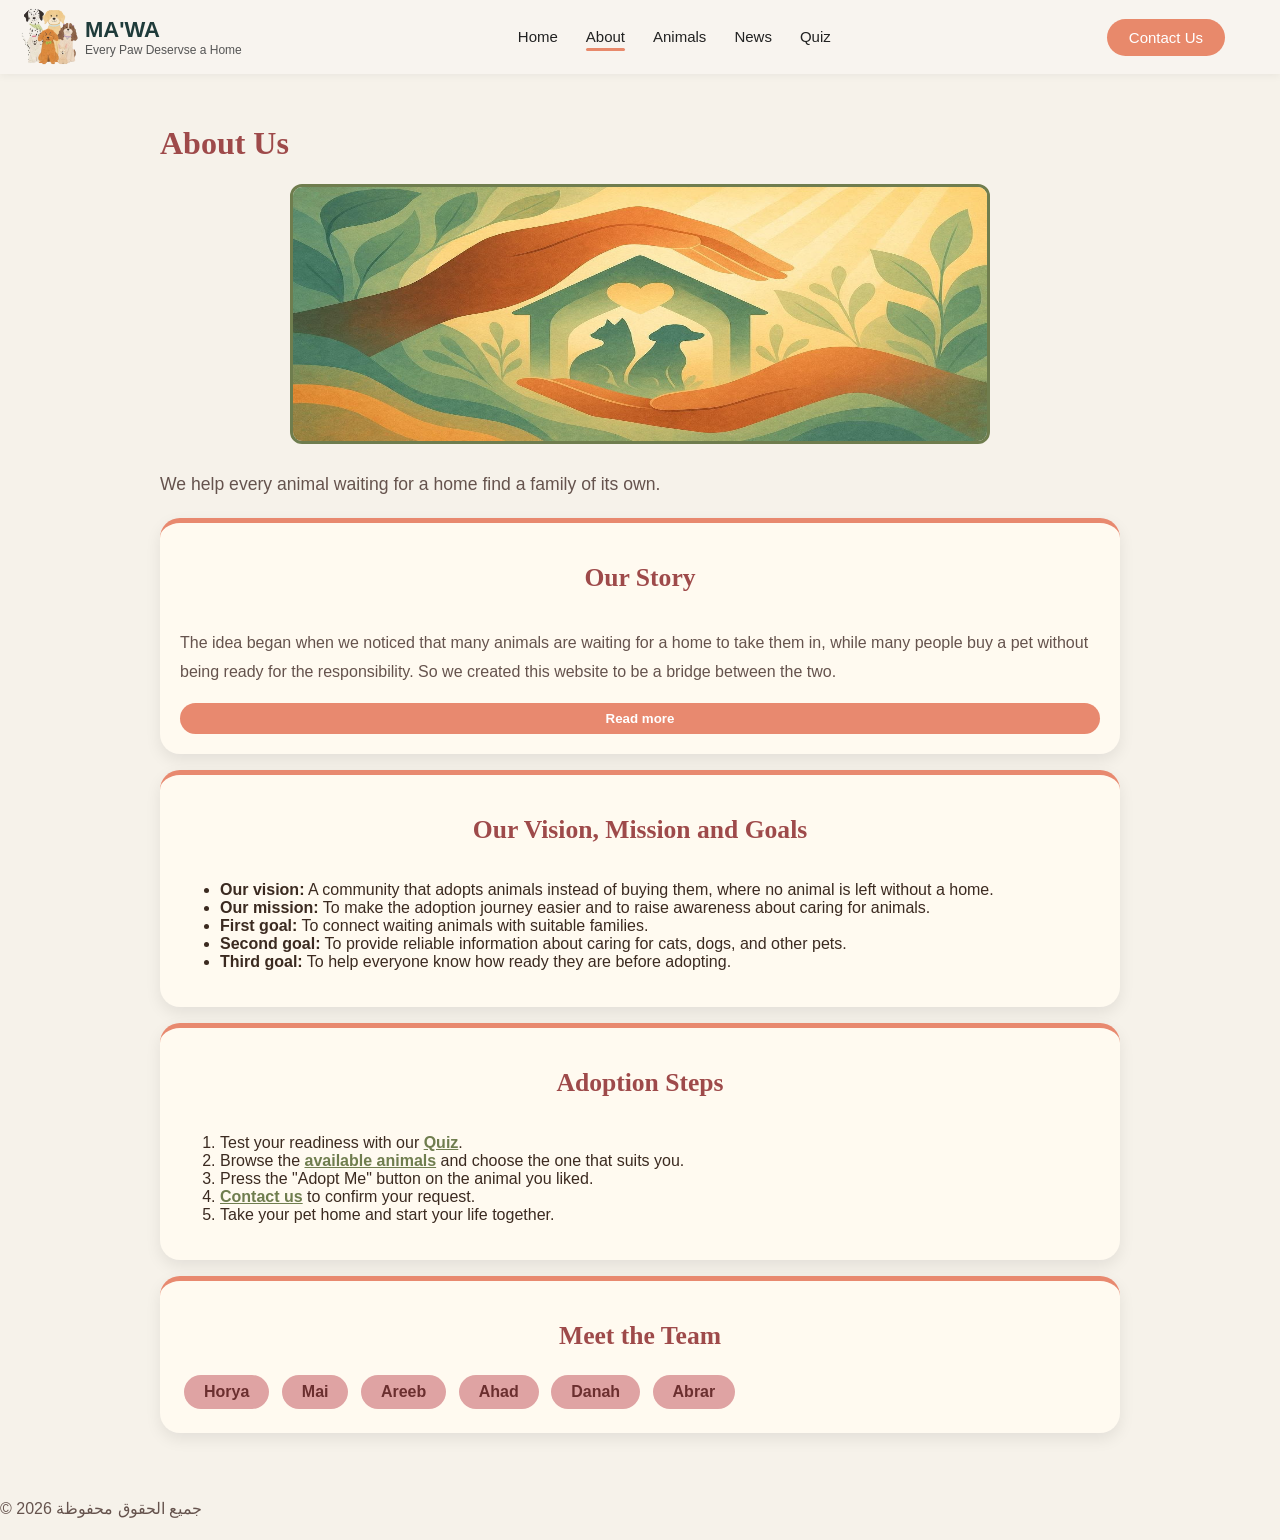
==== commit 1594bf55: "Update about.html" ====
--- a/about.html
+++ b/about.html
@@ -1,5 +1,5 @@
 <!DOCTYPE html>
-<html lang="en" dir="ltr"
+<html lang="en" dir="ltr">
 <head>
     <meta charset="UTF-8">
     <meta name="viewport" content="width=device-width, initial-scale=1.0">
@@ -38,7 +38,7 @@
  <main>
         <h1>About Us</h1>
 
-        <img src="about-pet.jpeg" alt="A happy pet waiting for adoption" class="about-img">
+       <img src="about-pet.jpeg" alt="A happy pet waiting for adoption" style="display: block; float: none; width: 100%; max-width: 700px; height: 260px; margin: 0 auto 25px auto; border-radius: 12px; border: 3px solid #6f7d4e;">
 
         <p class="intro">
             We help every animal waiting for a home find a family of its own.
--- a/style.css
+++ b/style.css
@@ -193,12 +193,13 @@
 }
 
 .about-img {
-  float: right;
-  width: 170px;
+  display: block;
+  width: 100%;
+  max-width: 700px;
   height: 260px;
-  margin: 0 0 10px 20px;
+  margin: 0 auto 25px auto;
   border-radius: 12px;
-  border: 3px solid #6f7d4e;           /* إطار أخضر */
+  border: 3px solid #6f7d4e;
 }
 
 .about-page .card {
@@ -404,6 +405,49 @@
  .home-page .hero-inner { grid-template-columns: 1fr; text-align: center; padding: 40px 20px 0; }
 .home-page .hero-visual { justify-content: center; }
 }
+
+/* ترتيب الأزرار */
+.color-controls {
+    display: flex;
+    gap: 10px;
+    margin-top: 15px;
+    flex-wrap: wrap;
+}
+
+/* انتقال سلس */
+.hero-text h1 {
+    transition: color 0.4s ease, text-shadow 0.4s ease;
+}
+
+body.home-page {
+    transition: background-color 0.5s ease;
+}
+
+/* ستايلات العنوان */
+.hero-text h1.title-style-1 {
+    color: #e67e22;
+    text-shadow: 2px 2px 6px rgba(0, 0, 0, 0.2);
+}
+.hero-text h1.title-style-2 {
+    color: #e74c3c;
+    font-style: italic;
+    text-shadow: 2px 2px 6px rgba(0, 0, 0, 0.2);
+}
+.hero-text h1.title-style-3 {
+    color: #8e44ad;
+    text-shadow: 2px 2px 6px rgba(0, 0, 0, 0.2);
+}
+.hero-text h1.title-style-4 {
+    color: #16a085;
+    font-style: italic;
+    text-shadow: 2px 2px 6px rgba(0, 0, 0, 0.2);
+}
+
+/* ألوان الخلفية */
+body.home-page.bg-1 { background-color: #eaf6ff; }
+body.home-page.bg-2 { background-color: #f3ffe9; }
+body.home-page.bg-3 { background-color: #fdeef4; }
+body.home-page.bg-4 { background-color: #f5f0ff; }
 /*االى هنا--------------------------------------------------------------------------------------------------------------------------*/
 /* ==========================================
    Global Base Styles & Typography (التنسيقات العامة والخطوط)
